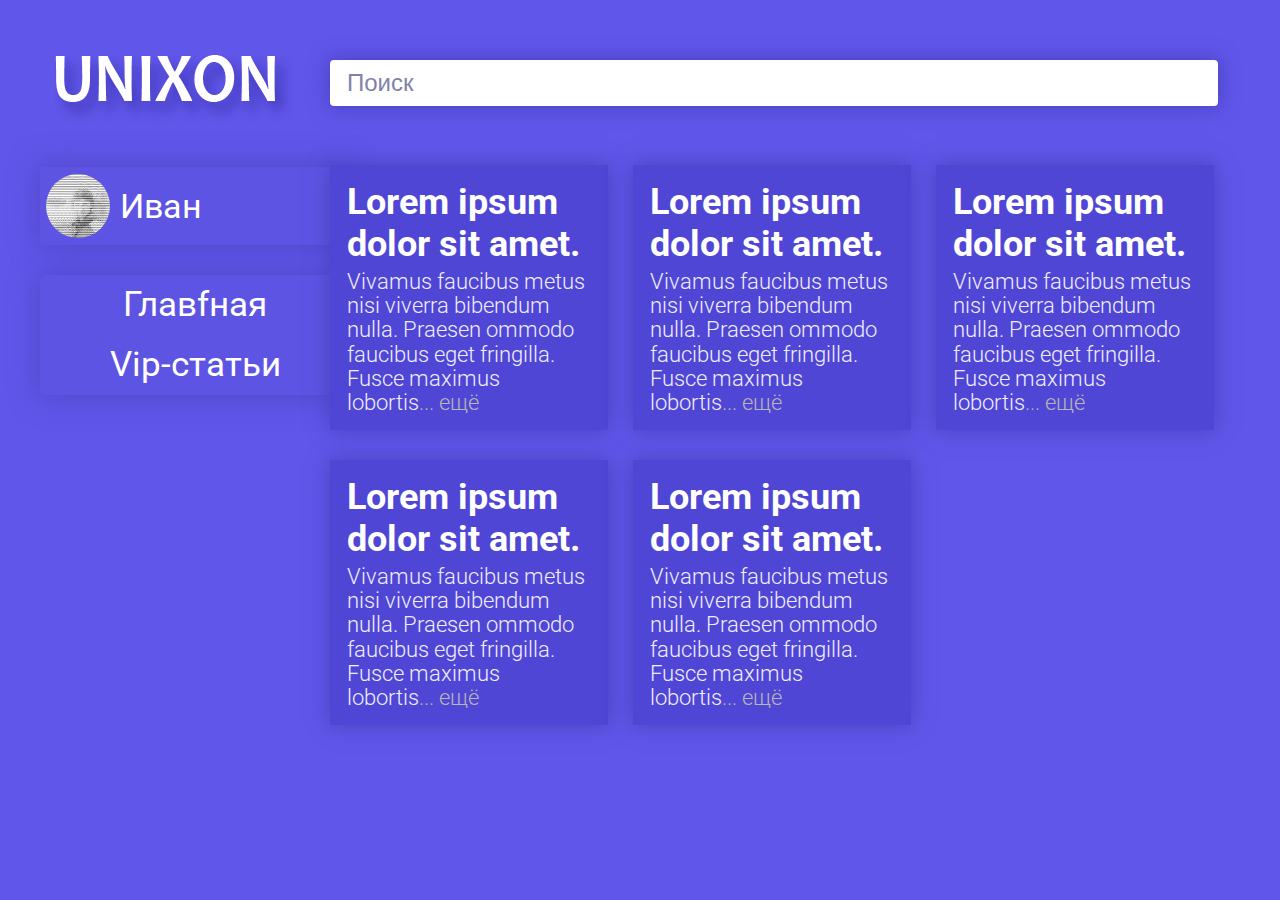
==== index.html @ 08313a36 "test" ====
<!DOCTYPE html>
<html>
<head>
	<title>unixon</title>
	<meta charset="utf-8">
	<link rel="stylesheet" type="text/css" href="style.css">
	<link href="https://fonts.googleapis.com/css2?family=Roboto:wght@300;400;700&display=swap" rel="stylesheet">
	<link href="https://fonts.googleapis.com/css2?family=Comfortaa:wght@300;500;700&display=swap" rel="stylesheet">
</head>

<body>

	<img src="image/logo.png" class="logo">

	<input class="search" placeholder="Поиск"></input>
	<div class="clear_both"></div>


	<div class="userNamePhoto">
		<div class="image_oversize">
		<img src="image/profile_image.jpg" alt="">
		</div>
		<div class="userName">Иван</div>
	</div>
	<div class="clear_both"></div>
	<div class="menu">
		<div class="menu_list">Главfная</div>
		<div class="menu_list">Vip-статьи</div>
	</div>
	

	<div class="news_container">
		<div class="news_block">
			<div class="news_title">Lorem ipsum dolor sit amet.</div>
			<div class="news_text">Vivamus faucibus metus nisi viverra bibendum  nulla. Praesen ommodo faucibus eget fringilla. Fusce maximus lobortis<span class="news_more_text">... ещё</span></div>
		</div>
		<div class="news_block">          
			<div class="news_title">Lorem ipsum dolor sit amet.</div>
			<div class="news_text">Vivamus faucibus metus nisi viverra bibendum  nulla. Praesen ommodo faucibus eget fringilla. Fusce maximus lobortis<span class="news_more_text">... ещё</span></div>
		</div>
		<div class="news_block">
			<div class="news_title">Lorem ipsum dolor sit amet.</div>
			<div class="news_text">Vivamus faucibus metus nisi viverra bibendum  nulla. Praesen ommodo faucibus eget fringilla. Fusce maximus lobortis<span class="news_more_text">... ещё</span></div>
		</div>
		<div class="news_block">
			<div class="news_title">Lorem ipsum dolor sit amet.</div>
			<div class="news_text">Vivamus faucibus metus nisi viverra bibendum  nulla. Praesen ommodo faucibus eget fringilla. Fusce maximus lobortis<span class="news_more_text">... ещё</span></div>
		</div>
		<div class="news_block">
			<div class="news_title">Lorem ipsum dolor sit amet.</div>
			<div class="news_text">Vivamus faucibus metus nisi viverra bibendum  nulla. Praesen ommodo faucibus eget fringilla. Fusce maximus lobortis<span class="news_more_text">... ещё</span></div>
		</div>
	</div>


	<script src="jquery-3.5.1.min.js"></script>
	<script src="script.js"></script>
</body>

</html>
---- style.css ----
body {
	margin: 0 auto;
	background-color: #6056e9;
	font-family: 'Roboto', sans-serif;
}

/*font-family: 'Roboto', sans-serif;*/
/*font-family: 'Comfortaa', cursive;*/

.clear_both {
	clear: both;
}


.logo {
	margin: 55px 0 0 55px;
}


.search {
	margin: 60px 62px 0 0;
	float: right;
	width: 884px;
	height: 44px;
	outline: none;
	text-indent: 15px;
	font-size: 24px;
	color: #4840c1;
	border: none;
	border-radius: 4px;
	box-shadow: 0 0 20px 1px #4840c1;
}
.search::placeholder {
	opacity: 80%;
	text-indent: 15px;
	font-size: 24px;
	color: #626396;
}


/*NEWS NEWS NEWS NEWS*/

.news_container {
	float: right;	
	width: 909px;
	color: #fff;
	display: flex;
	flex-wrap: wrap;
	margin: -230px 41px 0 0;
}
.news_block {
	width: 278px;
	height: 265px;
	background-color: #5046d5;
	box-shadow: 0 0 20px #4941bc;
	margin: 0 25px 30px 0;
	cursor: pointer;
	transition: .3s;
}
.news_block:hover {
	margin-top: -2px;
}
.news_title {
	margin: 16px 0 5px 17px;
	font-weight: 700;
	font-size: 36px;
}
     
.news_text {
	font-weight: 300;
	width: 244px;
	margin: auto;
	font-size: 22px;
	line-height: 1.1;
	color: #efeeff;
}
.news_more_text {
	color: #b6b6b6;
	cursor: pointer;
}
.news_more_text:hover {
	color: grey;
}

/*NEWS NEWS NEWS NEWS*/



/*MENU MENU MENU MENU*/
.userNamePhoto {
	width: 310px;	
	height: 78px;
	background-color: #5d54e4;
	box-shadow: 0 0 30px #4e45c5;
	margin: 40px 0 0 40px;
	display: flex;
	align-items: center;
}
.userNamePhoto img {
	width: 64px;
	height: 64px;
}
.image_oversize {
	margin: 0 0 0 6px;
	width: 64px;
	height: 64px;
	border-radius: 50%;
	overflow: hidden;
}
.userName {
	color: #fff;
	font-size: 34px;
	margin: 0 0 0 10px;
}

.menu {
	width: 310px;	
	cursor: pointer;
	margin: 30px 0 0 40px;
	text-align: center;
	background-color: #5d54e4;
	box-shadow: 0 0 30px #4e45c5;
	border-radius: 6px;
}

.menu_list {
	width: 310px;
	color: #fff;
	font-size: 35px;
	line-height: 60px;
	background-size: 0% 100%;
	background-position: right;
	background-image: linear-gradient(#6a5fff, #6a5fff);
	background-repeat: no-repeat;
	transition: .3s;
}

.menu_list:hover {
	background-size: 100% 100%;
}
/*MENU MENU MENU MENU*/
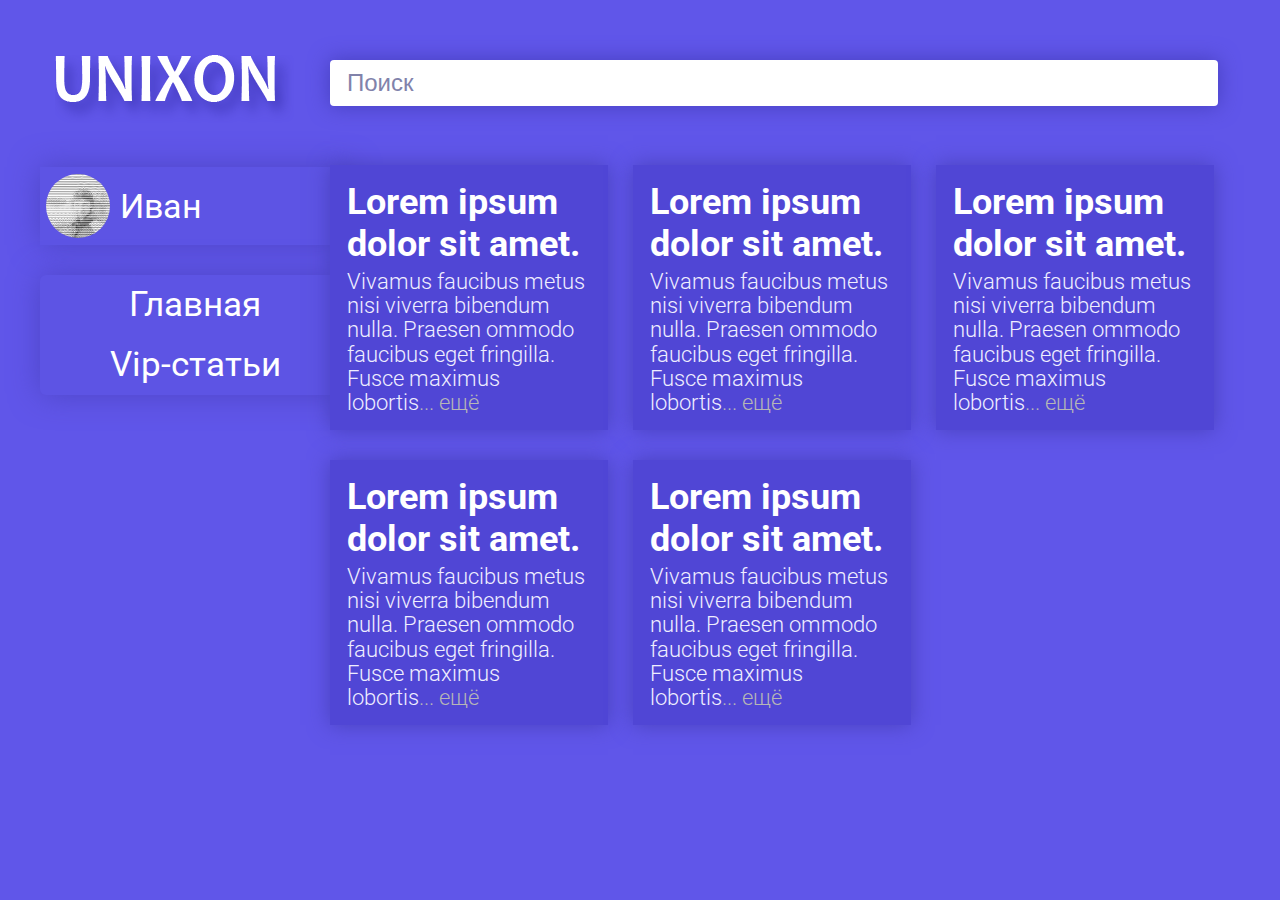
==== commit 90b3680b: "second" ====
--- a/index.html
+++ b/index.html
@@ -24,7 +24,7 @@
 	</div>
 	<div class="clear_both"></div>
 	<div class="menu">
-		<div class="menu_list">Главfная</div>
+		<div class="menu_list">Главная</div>
 		<div class="menu_list">Vip-статьи</div>
 	</div>
 	
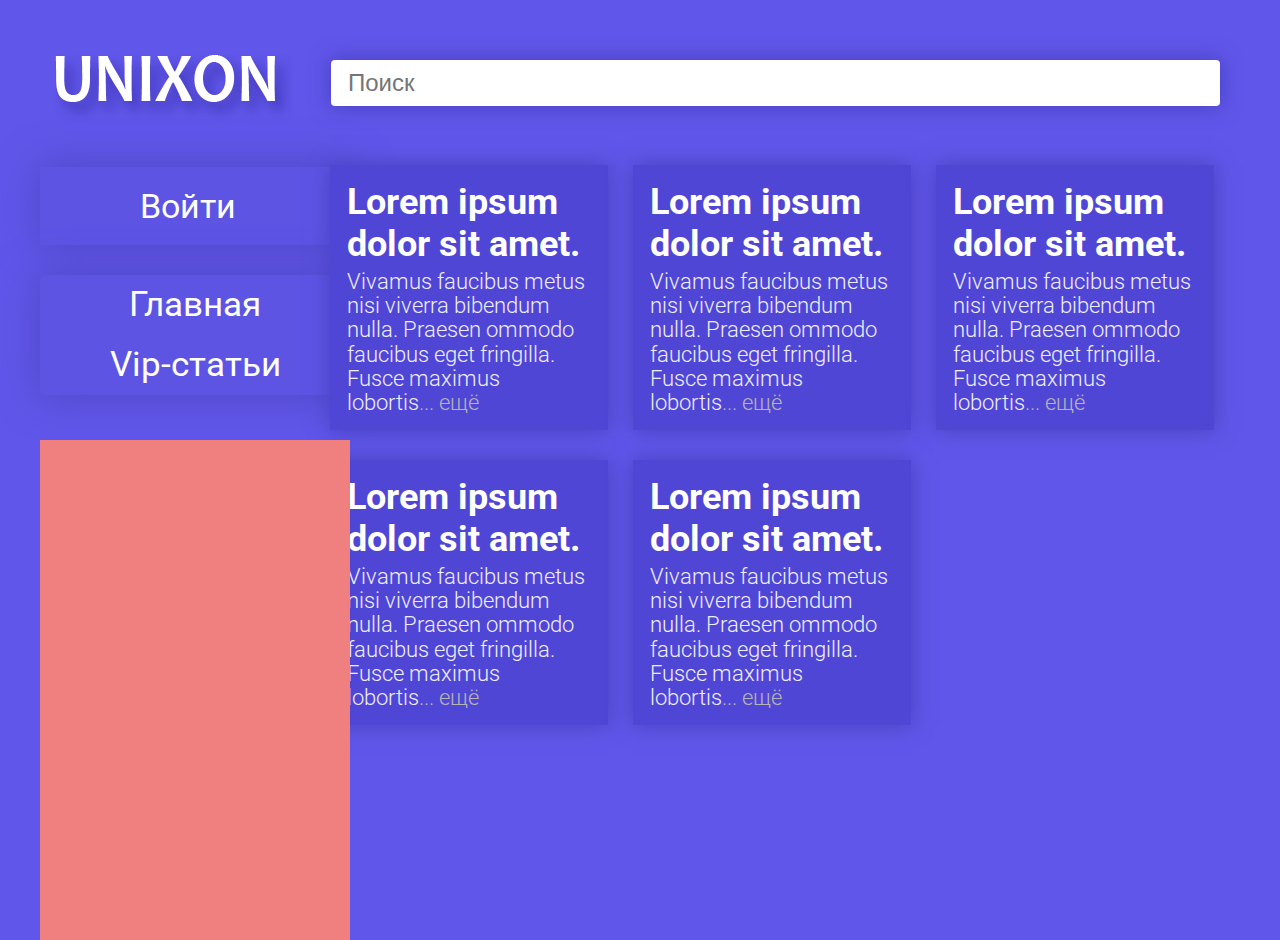
==== commit 7596ea8f: "frontend done" ====
--- a/index.html
+++ b/index.html
@@ -12,21 +12,28 @@
 
 	<img src="image/logo.png" class="logo">
 
-	<input class="search" placeholder="Поиск"></input>
+	<input class="search_main_page" placeholder="Поиск"></input>
 	<div class="clear_both"></div>
 
 
 	<div class="userNamePhoto">
-		<div class="image_oversize">
+		<div class="login_open_bttn">Войти</div>
+
+		<!-- <div class="image_oversize">
 		<img src="image/profile_image.jpg" alt="">
 		</div>
 		<div class="userName">Иван</div>
+		<img src="image/arrow_down_icon.png" alt="" class="arrow_down">
+		<div class="user_out">
+			<button class="user_out_bttn">Выйти</button>
+		</div> -->
 	</div>
 	<div class="clear_both"></div>
 	<div class="menu">
 		<div class="menu_list">Главная</div>
 		<div class="menu_list">Vip-статьи</div>
 	</div>
+    <div class="ads"></div>
 	
 
 	<div class="news_container">
@@ -53,6 +60,7 @@
 	</div>
 
 
+    <script src="https://snipp.ru/cdn/autosize/dist/autosize.min.js"></script> <!--какой-то плагин чтобы у коммента автоматом менялась высота-->
 	<script src="jquery-3.5.1.min.js"></script>
 	<script src="script.js"></script>
 </body>
--- a/style.css
+++ b/style.css
@@ -10,17 +10,45 @@
 .clear_both {
 	clear: both;
 }
+*:focus {
+	outline: none;
+}
 
 
 .logo {
 	margin: 55px 0 0 55px;
 }
 
-
+.ads {
+	position: absolute;
+	top: 440px;
+	left: 40px;
+	width: 310px;
+	height: 500px;
+	background-color: lightcoral;
+}
+
+.right_part {
+	width: 889px;
+	float: right;
+	margin: -400px 40px 100px 0;
+}
+.search_main_page {
+	float: right;
+	margin: 60px 60px 0 0;
+	width: 885px;
+	height: 44px;
+	outline: none;
+	text-indent: 15px;
+	font-size: 24px;
+	color: #4840c1;
+	border: none;
+	border-radius: 4px;
+	box-shadow: 0 0 20px 1px #4840c1;
+}
 .search {
-	margin: 60px 62px 0 0;
-	float: right;
-	width: 884px;
+	margin: 60px 0 0 0;
+	width: 885px;
 	height: 44px;
 	outline: none;
 	text-indent: 15px;
@@ -91,7 +119,7 @@
 	width: 310px;	
 	height: 78px;
 	background-color: #5d54e4;
-	box-shadow: 0 0 30px #4e45c5;
+	box-shadow: 0 0 40px #4f47c3;
 	margin: 40px 0 0 40px;
 	display: flex;
 	align-items: center;
@@ -112,6 +140,42 @@
 	font-size: 34px;
 	margin: 0 0 0 10px;
 }
+.userNamePhoto .arrow_down {
+	width: 32px;
+	height: 16px;
+	margin-left: 100px;
+	transition: .6s;
+	transform: rotate(0deg);
+}
+.user_out {
+	display: none;
+	width: 310px;
+	position: absolute;
+	top: 250px;
+	left: 40px;
+	background-color: #5046d5;
+	border-radius: 4px;
+}
+.user_out_bttn {
+	width: 290px;
+	height: 30px;
+	color: #fff;
+	background-color: #6b6bfc; 
+	border: 1px solid #c9c9c9;
+	box-shadow: 0 0 40px #4f47c3;
+	border-radius: 4px;
+	margin: 10px;
+}
+.login_open_bttn {
+	color: #fff;
+	font-size: 34px;
+	margin: 0 0 0 100px;
+	cursor: pointer;
+}
+
+
+
+
 
 .menu {
 	width: 310px;	
@@ -119,7 +183,7 @@
 	margin: 30px 0 0 40px;
 	text-align: center;
 	background-color: #5d54e4;
-	box-shadow: 0 0 30px #4e45c5;
+	box-shadow: 0 0 40px #4f47c3;
 	border-radius: 6px;
 }
 
@@ -138,4 +202,256 @@
 .menu_list:hover {
 	background-size: 100% 100%;
 }
-/*MENU MENU MENU MENU*/+/*MENU MENU MENU MENU*/
+
+
+
+
+
+
+
+/* article read page */
+
+.article_read_block {
+	width: 889px;
+	background-color: #5d54e4;
+	box-shadow: 0 0 40px #4f47c3;
+	margin: 65px 0 0 0;
+	color: white;
+	overflow: hidden;
+}
+
+.article_title {
+	margin: 20px;
+	font-size: 44px;
+	font-weight: bold;
+}
+.article_text {
+	margin: 20px;
+	font-size: 18px;
+	line-height: 1.4;
+}
+
+.views_icon {
+	width: 30px;
+	opacity: 50%;
+	float: right;
+	margin: 8px;
+}
+.views_count {
+	float: right;
+	display: none;
+	margin-top: 8px;
+	text-align: center;
+	background-color: #5046d5;
+	padding: 4px;
+	height: 17px;
+}
+
+
+/* READ ALSO */
+.read_also {
+	margin: 40px 0 0 10px;
+	font-size: 26px;
+	color: #e2e2e2;
+}
+
+.read_also_blocks {
+	margin: 20px 0 0 0;
+	display: flex;
+	flex-direction: row;
+	justify-content: space-between;
+}
+.read_also_block {
+	width: 278px;
+	border-radius: 12px;
+	background-color: #5046d5;
+	box-shadow: 0 0 20px #4941bc;
+	transition: .2s;
+}
+.read_also_block:hover {
+	margin-top: -2px;
+}
+.read_also_block_title {
+	line-height: 1.1;
+	margin: 10px;
+	font-size: 36px;
+	font-weight: bold;
+	color: #fff;
+}
+
+.read_also_block_text {
+	margin: -5px 10px 10px 10px;
+	font-size: 21px;
+	font-weight: 300;
+	color: #e7e7e7;
+}
+/* READ ALSO */
+
+
+
+
+/* COMMENTS */
+
+.comments {
+	margin: 40px 0 0 0;
+	background-color: #5d54e4;
+}
+
+.comments_title {
+	padding: 15px;
+	background-color: #5850d5;
+	font-size: 30px;
+	color: #fff;
+	border-radius: 4px;
+}
+.comment_write {
+	width: 824px;
+	height: 30px;
+	margin: 20px;
+	margin-bottom: 6px;
+	resize: none;
+	border-radius: 8px;
+	padding: 10px;
+	font-size: 26px;
+	color: #2b2b2b;
+}
+
+.send_comment {
+	display: none;
+	margin: 2px 0 10px 680px;
+	width: 180px;
+	height: 50px;
+	letter-spacing: 1.5px;
+	font-size: 28px;
+	color: #dcdcdc;
+	border: none;
+	border-radius: 4px;
+	background-color: #54536c;
+	/* 3e37a4 */
+	box-shadow: 0 0 30px #353085;
+}
+
+.user_comment_container {
+	background-color: #645af9;
+	overflow: hidden;
+}
+.user_comment {
+	border-radius: 6px;
+	min-height: 85px;
+	margin: 20px;
+	background-color: #5d54e4;
+}
+
+.user_comment_profile_image {
+	float: left;
+	margin: 12px;
+	width: 64px;
+	border: 2px solid #3a3680;
+	border-radius: 50%;
+}
+.user_comment_name {
+	font-size: 29px;
+	color: #d3d3d3;
+}
+.user_comment_text {
+	width: 755px;
+	margin-left: 88px;
+	font-size: 24px;
+	color: #fff;
+	line-height: 1.1;
+}
+.user_comment_date {
+	color: #b8b8b8;
+	opacity: 45%;
+	font-size: 14px;
+	margin: 5px 0 0 710px;
+}
+
+
+
+
+
+
+
+
+
+/* LOGIN LOGIN LOGIN */
+.login_container {
+	display: flex;
+	align-items: center;
+	flex-direction: column;
+	margin: 65px 0 0 0;
+	height: 430px;
+	background-color: #5d53d7;
+	box-shadow: 0 0 40px #4f47c3;
+}
+
+.login_title {
+	text-align: center;
+	font-size: 48px;
+	color: #f0f0f0;
+	margin:10px 0 20px 0;
+}
+
+
+form input {
+	width: 344px;
+	height: 41px;
+	font-size: 28px;
+	border: none;
+	border-radius: 4px;
+	margin: 0 0 10px 0;
+	padding: 6px;
+}
+form input::placeholder {
+	opacity: 50%;
+}
+
+.login_bttn {
+	width: 353px;
+	height: 50px;
+	margin-top: 6px;
+	letter-spacing: 1.5px;
+	font-size: 28px;
+	color: #dcdcdc;
+	border: none;
+	border-radius: 8px;
+	background-color: #4e47c4;
+	box-shadow: 0 0 30px #4e49a4;
+}
+
+.login_form {
+	display: none;
+}
+
+.selec_login_div {
+	display: flex;
+	justify-content: center;
+}
+.selec_register_div {
+	display: flex;
+	justify-content: center;
+}
+
+.select_login {
+	font-size: 18px;
+	color: #beb9ff;
+	margin-top: 10px;
+}
+.select_login_bttn {
+	cursor: pointer;
+	color: #fff;
+	font-size: 18px;
+	margin: 10px 0 0 5px;
+}
+
+.login_with_google {
+	width: 32px;
+	margin: 20px 10px 0 0;
+}
+.login_with_vk {
+	width: 32px;
+}
+
+/* LOGIN LOGIN LOGIN */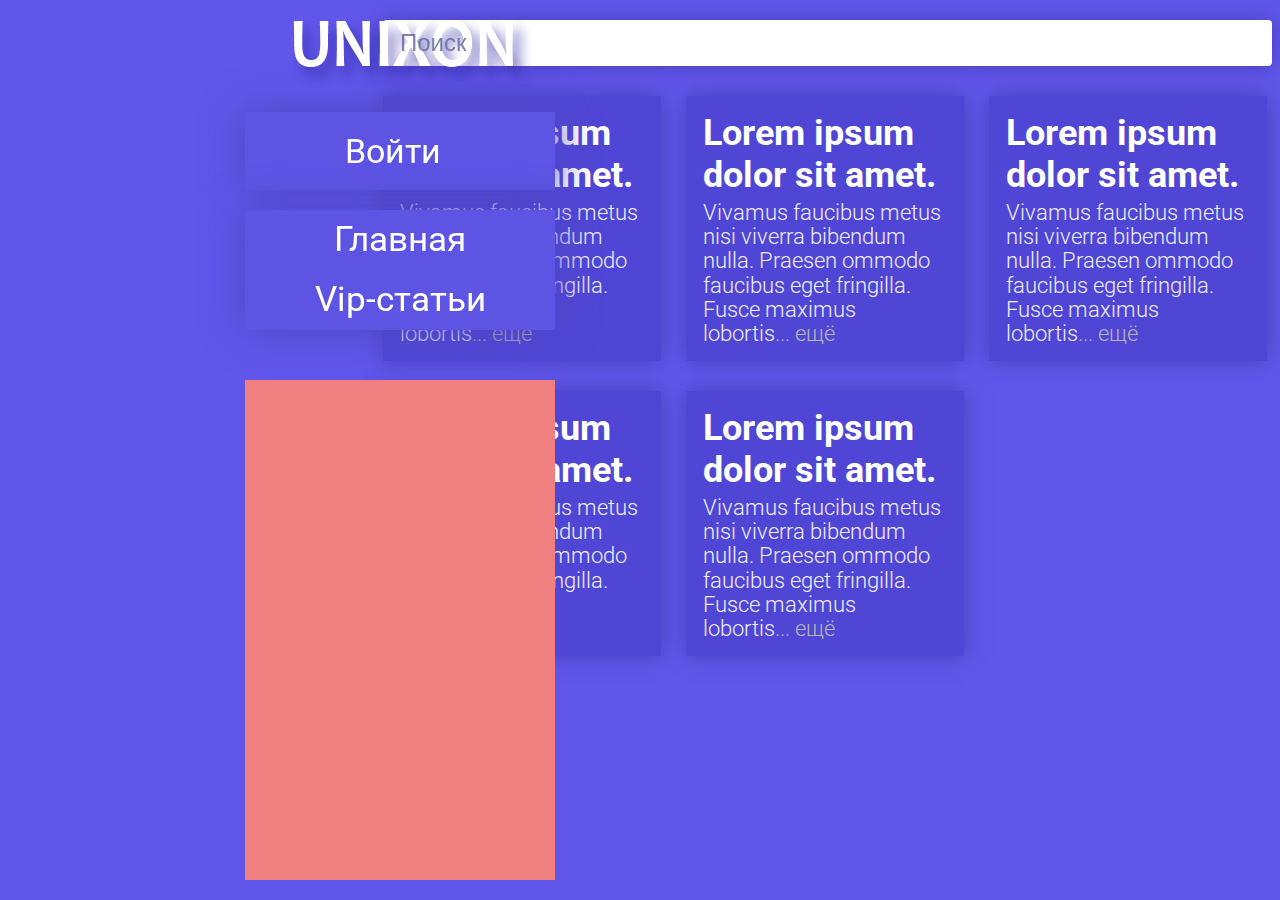
==== commit 6f4ef268: "fixed margin on pc version." ====
--- a/index.html
+++ b/index.html
@@ -10,31 +10,33 @@
 
 <body>
 
-	<img src="image/logo.png" class="logo">
-
-	<input class="search_main_page" placeholder="Поиск"></input>
+	
+	
+	
+	<div class="menu">
+		<img src="image/logo.png" class="logo">
+		<div class="userNamePhoto">
+			<div class="login_open_bttn">Войти</div>
+			
+			<!-- <div class="image_oversize">
+				<img src="image/profile_image.jpg" alt="">
+			</div>
+			<div class="userName">Иван</div>
+			<img src="image/arrow_down_icon.png" alt="" class="arrow_down">
+			<div class="user_out">
+				<button class="user_out_bttn">Выйти</button>
+			</div> -->
+		</div>
+		<div class="menu_list">
+			<div class="menu_main">Главная</div>
+			<div class="menu_vip">Vip-статьи</div>
+		</div>
+		<div class="ads"></div>
+	</div>
+	
+<div class="right_part">
+	<input class="search" placeholder="Поиск"></input>
 	<div class="clear_both"></div>
-
-
-	<div class="userNamePhoto">
-		<div class="login_open_bttn">Войти</div>
-
-		<!-- <div class="image_oversize">
-		<img src="image/profile_image.jpg" alt="">
-		</div>
-		<div class="userName">Иван</div>
-		<img src="image/arrow_down_icon.png" alt="" class="arrow_down">
-		<div class="user_out">
-			<button class="user_out_bttn">Выйти</button>
-		</div> -->
-	</div>
-	<div class="clear_both"></div>
-	<div class="menu">
-		<div class="menu_list">Главная</div>
-		<div class="menu_list">Vip-статьи</div>
-	</div>
-    <div class="ads"></div>
-	
 
 	<div class="news_container">
 		<div class="news_block">
@@ -58,6 +60,7 @@
 			<div class="news_text">Vivamus faucibus metus nisi viverra bibendum  nulla. Praesen ommodo faucibus eget fringilla. Fusce maximus lobortis<span class="news_more_text">... ещё</span></div>
 		</div>
 	</div>
+</div>
 
 
     <script src="https://snipp.ru/cdn/autosize/dist/autosize.min.js"></script> <!--какой-то плагин чтобы у коммента автоматом менялась высота-->
--- a/style.css
+++ b/style.css
@@ -2,6 +2,8 @@
 	margin: 0 auto;
 	background-color: #6056e9;
 	font-family: 'Roboto', sans-serif;
+	display: flex;
+	justify-content: center;
 }
 
 /*font-family: 'Roboto', sans-serif;*/
@@ -16,26 +18,24 @@
 
 
 .logo {
-	margin: 55px 0 0 55px;
+	margin: 0px 0 0 25px;
 }
 
 .ads {
-	position: absolute;
-	top: 440px;
-	left: 40px;
 	width: 310px;
 	height: 500px;
+	margin-top: 50px;
 	background-color: lightcoral;
 }
 
 .right_part {
-	width: 889px;
+	width: 914px;
 	float: right;
-	margin: -400px 40px 100px 0;
-}
-.search_main_page {
-	float: right;
-	margin: 60px 60px 0 0;
+	margin: 0 -400px 100px 0;
+}
+
+.search {
+	margin: 20px 0 0 0;
 	width: 885px;
 	height: 44px;
 	outline: none;
@@ -46,18 +46,6 @@
 	border-radius: 4px;
 	box-shadow: 0 0 20px 1px #4840c1;
 }
-.search {
-	margin: 60px 0 0 0;
-	width: 885px;
-	height: 44px;
-	outline: none;
-	text-indent: 15px;
-	font-size: 24px;
-	color: #4840c1;
-	border: none;
-	border-radius: 4px;
-	box-shadow: 0 0 20px 1px #4840c1;
-}
 .search::placeholder {
 	opacity: 80%;
 	text-indent: 15px;
@@ -69,12 +57,11 @@
 /*NEWS NEWS NEWS NEWS*/
 
 .news_container {
-	float: right;	
+	margin: 30px 0 0 0;
 	width: 909px;
 	color: #fff;
 	display: flex;
 	flex-wrap: wrap;
-	margin: -230px 41px 0 0;
 }
 .news_block {
 	width: 278px;
@@ -115,14 +102,22 @@
 
 
 /*MENU MENU MENU MENU*/
+.menu {
+	position: fixed;
+	width: 310px;	
+	text-align: center;
+	border-radius: 6px;
+	margin: 20px 0 0 -480px;
+}
+
 .userNamePhoto {
 	width: 310px;	
 	height: 78px;
 	background-color: #5d54e4;
 	box-shadow: 0 0 40px #4f47c3;
-	margin: 40px 0 0 40px;
 	display: flex;
 	align-items: center;
+	margin: 20px 0 20px 0;
 }
 .userNamePhoto img {
 	width: 64px;
@@ -177,17 +172,12 @@
 
 
 
-.menu {
-	width: 310px;	
+.menu_list {
 	cursor: pointer;
-	margin: 30px 0 0 40px;
-	text-align: center;
 	background-color: #5d54e4;
 	box-shadow: 0 0 40px #4f47c3;
-	border-radius: 6px;
-}
-
-.menu_list {
+}
+.menu_main {
 	width: 310px;
 	color: #fff;
 	font-size: 35px;
@@ -198,8 +188,21 @@
 	background-repeat: no-repeat;
 	transition: .3s;
 }
-
-.menu_list:hover {
+.menu_vip {
+	width: 310px;
+	color: #fff;
+	font-size: 35px;
+	line-height: 60px;
+	background-size: 0% 100%;
+	background-position: right;
+	background-image: linear-gradient(#6a5fff, #6a5fff);
+	background-repeat: no-repeat;
+	transition: .3s;
+}
+.menu_main:hover {
+	background-size: 100% 100%;
+}
+.menu_vip:hover {
 	background-size: 100% 100%;
 }
 /*MENU MENU MENU MENU*/
@@ -216,7 +219,7 @@
 	width: 889px;
 	background-color: #5d54e4;
 	box-shadow: 0 0 40px #4f47c3;
-	margin: 65px 0 0 0;
+	margin: 55px 0 0 0;
 	color: white;
 	overflow: hidden;
 }
